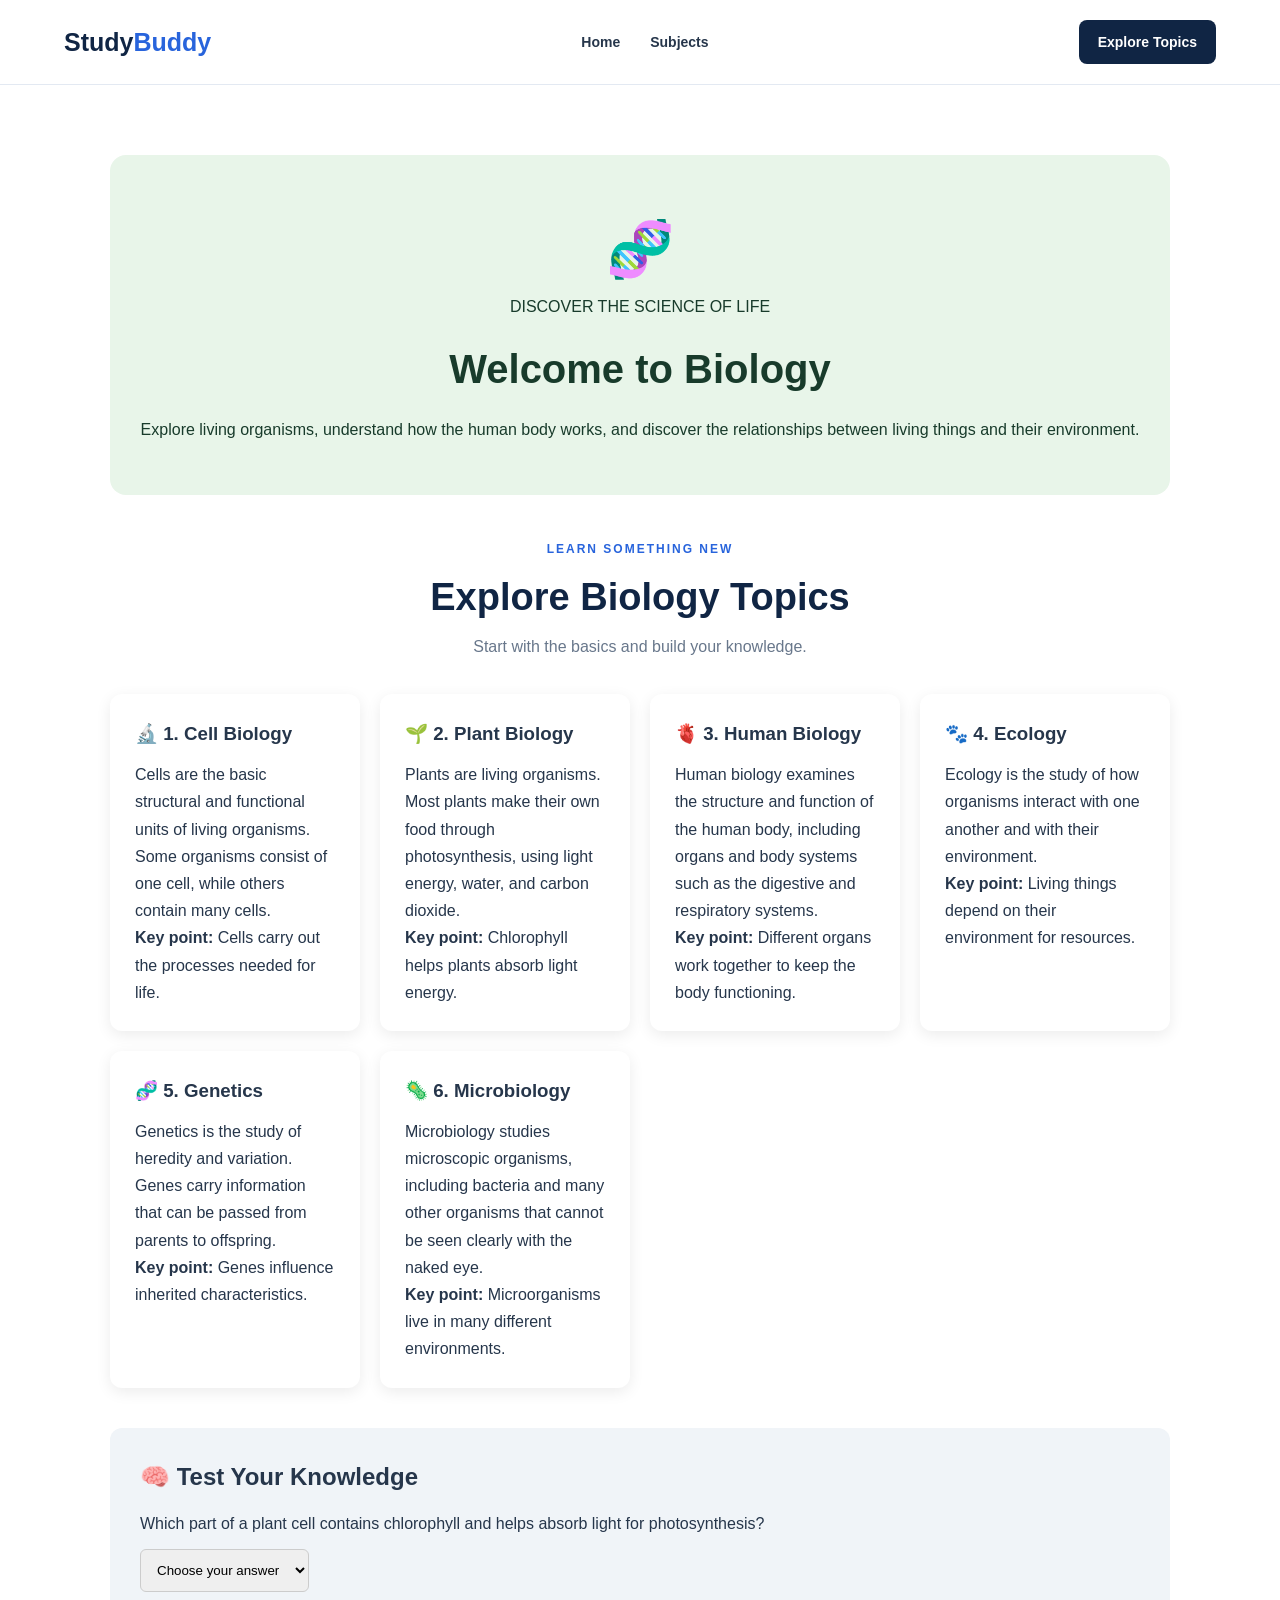
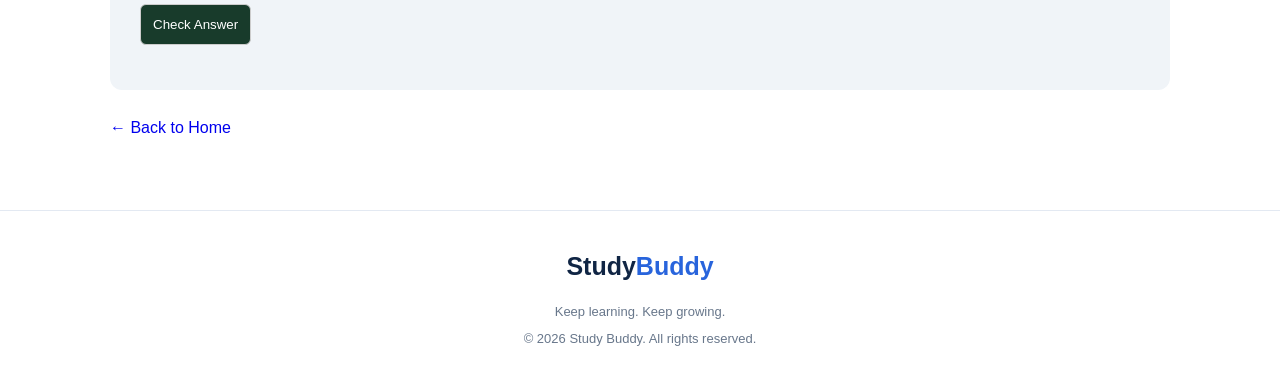
==== biology.html @ d85bc764 "study-buddy" ====
<!DOCTYPE html>
<html lang="en">
<head>
    <meta charset="UTF-8">
    <meta name="viewport" content="width=device-width, initial-scale=1.0">

    <title>Biology | Study Buddy</title>

    <link rel="stylesheet" href="style.css">

    <style>
        .biology-content {
            max-width: 1100px;
            margin: 50px auto;
            padding: 20px;
        }

        .biology-hero {
            text-align: center;
            padding: 50px 20px;
            border-radius: 16px;
            background: #e8f5e9;
            color: #183b2b;
        }

        .biology-hero h1 {
            font-size: 2.5rem;
            margin: 15px 0;
        }

        .biology-hero p {
            line-height: 1.8;
        }

        .biology-topics {
            display: grid;
            grid-template-columns: repeat(auto-fit, minmax(220px, 1fr));
            gap: 20px;
            margin-top: 30px;
        }

        .biology-topic {
            padding: 25px;
            border-radius: 12px;
            background: #ffffff;
            box-shadow: 0 4px 15px rgba(0, 0, 0, 0.08);
        }

        .biology-topic h3 {
            margin-bottom: 12px;
        }

        .biology-topic p {
            line-height: 1.7;
        }

        .biology-quiz {
            margin-top: 40px;
            padding: 30px;
            border-radius: 12px;
            background: #f0f4f8;
        }

        .biology-quiz h2 {
            margin-bottom: 15px;
        }

        .biology-quiz select,
        .biology-quiz button {
            padding: 12px;
            margin-top: 12px;
            border-radius: 6px;
            border: 1px solid #ccc;
        }

        .biology-quiz button {
            cursor: pointer;
            background: #183b2b;
            color: white;
        }

        #quizResult {
            margin-top: 15px;
            font-weight: bold;
        }

        .back-home {
            display: inline-block;
            margin-top: 25px;
            text-decoration: none;
        }
    </style>
</head>

<body>

    <!-- Navigation -->
    <header>
        <nav class="navbar">
            <a href="index.html" class="logo">
                Study<span>Buddy</span>
            </a>

            <ul class="nav-links">
                <li><a href="index.html">Home</a></li>
                <li><a href="index.html#subjects">Subjects</a></li>
            </ul>

            <a href="#biologyTopics" class="nav-button">Explore Topics</a>
        </nav>
    </header>

    <main class="biology-content">

        <!-- Biology Introduction -->
        <section class="biology-hero">
            <div style="font-size: 55px;">🧬</div>

            <p>DISCOVER THE SCIENCE OF LIFE</p>

            <h1>Welcome to Biology</h1>

            <p>
                Explore living organisms, understand how the human body
                works, and discover the relationships between living
                things and their environment.
            </p>
        </section>

        <!-- Biology Topics -->
        <section id="biologyTopics">
            <div class="section-heading" style="margin-top: 45px;">
                <p class="tagline">LEARN SOMETHING NEW</p>
                <h2>Explore Biology Topics</h2>
                <p>Start with the basics and build your knowledge.</p>
            </div>

            <div class="biology-topics">

                <article class="biology-topic">
                    <h3>🔬 1. Cell Biology</h3>
                    <p>
                        Cells are the basic structural and functional
                        units of living organisms. Some organisms consist
                        of one cell, while others contain many cells.
                    </p>
                    <p><strong>Key point:</strong> Cells carry out the
                    processes needed for life.</p>
                </article>

                <article class="biology-topic">
                    <h3>🌱 2. Plant Biology</h3>
                    <p>
                        Plants are living organisms. Most plants make
                        their own food through photosynthesis, using
                        light energy, water, and carbon dioxide.
                    </p>
                    <p><strong>Key point:</strong> Chlorophyll helps
                    plants absorb light energy.</p>
                </article>

                <article class="biology-topic">
                    <h3>🫀 3. Human Biology</h3>
                    <p>
                        Human biology examines the structure and function
                        of the human body, including organs and body
                        systems such as the digestive and respiratory
                        systems.
                    </p>
                    <p><strong>Key point:</strong> Different organs
                    work together to keep the body functioning.</p>
                </article>

                <article class="biology-topic">
                    <h3>🐾 4. Ecology</h3>
                    <p>
                        Ecology is the study of how organisms interact
                        with one another and with their environment.
                    </p>
                    <p><strong>Key point:</strong> Living things depend
                    on their environment for resources.</p>
                </article>

                <article class="biology-topic">
                    <h3>🧬 5. Genetics</h3>
                    <p>
                        Genetics is the study of heredity and variation.
                        Genes carry information that can be passed from
                        parents to offspring.
                    </p>
                    <p><strong>Key point:</strong> Genes influence
                    inherited characteristics.</p>
                </article>

                <article class="biology-topic">
                    <h3>🦠 6. Microbiology</h3>
                    <p>
                        Microbiology studies microscopic organisms,
                        including bacteria and many other organisms
                        that cannot be seen clearly with the naked eye.
                    </p>
                    <p><strong>Key point:</strong> Microorganisms live
                    in many different environments.</p>
                </article>

            </div>
        </section>

        <!-- Practice Quiz -->
        <section class="biology-quiz">
            <h2>🧠 Test Your Knowledge</h2>

            <p>
                Which part of a plant cell contains chlorophyll and
                helps absorb light for photosynthesis?
            </p>

            <select id="biologyAnswer">
                <option value="">Choose your answer</option>
                <option value="nucleus">Nucleus</option>
                <option value="chloroplast">Chloroplast</option>
                <option value="cell membrane">Cell membrane</option>
                <option value="vacuole">Vacuole</option>
            </select>

            <br>

            <button type="button" onclick="checkBiologyAnswer()">
                Check Answer
            </button>

            <p id="quizResult" aria-live="polite"></p>
        </section>

        <a href="index.html" class="back-home">
            ← Back to Home
        </a>

    </main>

    <!-- Footer -->
    <footer class="footer">
        <a href="index.html" class="logo">
            Study<span>Buddy</span>
        </a>

        <p>Keep learning. Keep growing.</p>

        <p class="copyright">
            &copy; 2026 Study Buddy. All rights reserved.
        </p>
    </footer>

    <script>
        function checkBiologyAnswer() {
            const answer = document.getElementById("biologyAnswer").value;
            const result = document.getElementById("quizResult");

            if (answer === "") {
                result.textContent = "Please choose an answer first.";
            } else if (answer === "chloroplast") {
                result.textContent = "Correct! Chloroplasts contain chlorophyll.";
            } else {
                result.textContent = "Not quite. Try again!";
            }
        }
    </script>

</body>
</html>
---- style.css ----
/* General settings */
* {
    margin: 0;
    padding: 0;
    box-sizing: border-box;
}

:root {
    --navy: #102544;
    --blue: #2864dc;
    --light-blue: #edf3ff;
    --white: #ffffff;
    --text: #26364b;
    --muted: #68778b;
    --background: #f7f9fc;
    --border: #e3e9f2;
}

html {
    scroll-behavior: smooth;
}

body {
    font-family: Arial, Helvetica, sans-serif;
    background: var(--white);
    color: var(--text);
    line-height: 1.6;
}

a {
    text-decoration: none;
}

/* Navigation */
header {
    background: var(--white);
    border-bottom: 1px solid var(--border);
}

.navbar {
    max-width: 1200px;
    margin: auto;
    padding: 20px 24px;
    display: flex;
    align-items: center;
    justify-content: space-between;
    gap: 24px;
}

.logo {
    color: var(--navy);
    font-size: 25px;
    font-weight: 800;
}

.logo span {
    color: var(--blue);
}

.nav-links {
    display: flex;
    gap: 30px;
    list-style: none;
}

.nav-links a {
    color: var(--text);
    font-size: 14px;
    font-weight: 600;
}

.nav-links a:hover {
    color: var(--blue);
}

.nav-button {
    background: var(--navy);
    color: var(--white);
    padding: 11px 19px;
    border-radius: 8px;
    font-size: 14px;
    font-weight: 700;
}

/* Homepage hero */
.hero {
    max-width: 1200px;
    margin: auto;
    padding: 90px 24px;
    display: grid;
    grid-template-columns: 1.2fr 0.8fr;
    align-items: center;
    gap: 70px;
}

.tagline {
    color: var(--blue);
    font-size: 12px;
    font-weight: 800;
    letter-spacing: 2px;
    margin-bottom: 15px;
}

.hero h1 {
    color: var(--navy);
    font-size: clamp(40px, 5vw, 64px);
    line-height: 1.12;
    margin-bottom: 24px;
}

.hero h1 span {
    color: var(--blue);
}

.hero-description {
    max-width: 550px;
    color: var(--muted);
    font-size: 16px;
    margin-bottom: 30px;
}

.hero-buttons {
    display: flex;
    flex-wrap: wrap;
    gap: 14px;
}

.primary-button,
.secondary-button {
    display: inline-block;
    padding: 13px 21px;
    border-radius: 8px;
    font-size: 14px;
    font-weight: 700;
    transition: 0.2s;
}

.primary-button {
    background: var(--blue);
    color: var(--white);
}

.primary-button:hover {
    background: var(--navy);
    transform: translateY(-2px);
}

.secondary-button {
    border: 1px solid var(--border);
    color: var(--navy);
    background: var(--white);
}

.secondary-button:hover {
    border-color: var(--blue);
}

.hero-stats {
    display: flex;
    flex-wrap: wrap;
    gap: 32px;
    margin-top: 45px;
}

.hero-stats h3 {
    color: var(--navy);
    font-size: 17px;
}

.hero-stats p {
    color: var(--muted);
    font-size: 12px;
}

/* Highlight card */
.hero-card {
    padding: 38px;
    border-radius: 22px;
    background: var(--light-blue);
    border: 1px solid #dce7ff;
}

.card-icon {
    width: 65px;
    height: 65px;
    display: grid;
    place-items: center;
    border-radius: 16px;
    background: var(--white);
    font-size: 32px;
    margin-bottom: 25px;
}

.card-label {
    color: var(--blue);
    font-size: 11px;
    font-weight: 800;
    letter-spacing: 1.5px;
    margin-bottom: 12px;
}

.hero-card h2 {
    color: var(--navy);
    font-size: 30px;
    line-height: 1.3;
    margin-bottom: 15px;
}

.hero-card > p:not(.card-label) {
    color: var(--muted);
    margin-bottom: 24px;
}

.hero-card a {
    color: var(--blue);
    font-weight: 700;
}

/* Section headings */
.subjects-section,
.features-section {
    padding: 85px 24px;
}

.subjects-section {
    background: var(--background);
}

.section-heading {
    max-width: 700px;
    margin: 0 auto 35px;
    text-align: center;
}

.section-heading h2 {
    color: var(--navy);
    font-size: clamp(28px, 4vw, 38px);
    line-height: 1.25;
    margin-bottom: 12px;
}

.section-heading > p:last-child {
    color: var(--muted);
}

/* Search */
.search-box {
    max-width: 500px;
    margin: 0 auto 35px;
}

.search-box input {
    width: 100%;
    padding: 16px 20px;
    border: 1px solid var(--border);
    border-radius: 10px;
    background: var(--white);
    font-size: 15px;
    outline: none;
}

.search-box input:focus {
    border-color: var(--blue);
    box-shadow: 0 0 0 3px #2864dc18;
}

/* Subject cards */
.subject-grid,
.features-grid {
    max-width: 1200px;
    margin: auto;
    display: grid;
    grid-template-columns: repeat(4, minmax(0, 1fr));
    gap: 22px;
}

.subject-card {
    padding: 25px;
    border: 1px solid var(--border);
    border-radius: 14px;
    background: var(--white);
    transition: 0.2s;
}

.subject-card:hover {
    transform: translateY(-5px);
    border-color: #b8cbf7;
    box-shadow: 0 12px 28px #1025440c;
}

.subject-icon {
    width: 53px;
    height: 53px;
    display: grid;
    place-items: center;
    background: var(--light-blue);
    border-radius: 12px;
    font-size: 27px;
    margin-bottom: 20px;
}

.subject-card h3 {
    color: var(--navy);
    font-size: 18px;
    margin-bottom: 10px;
}

.subject-card p {
    color: var(--muted);
    font-size: 14px;
    min-height: 68px;
    margin-bottom: 18px;
}

.subject-link {
    color: var(--blue);
    font-size: 13px;
    font-weight: 700;
}

.no-results {
    text-align: center;
    color: var(--muted);
    margin-top: 25px;
}

/* Features */
.features-grid {
    grid-template-columns: repeat(3, minmax(0, 1fr));
}

.feature-card {
    padding: 28px;
    border: 1px solid var(--border);
    border-radius: 14px;
}

.feature-icon {
    font-size: 30px;
    margin-bottom: 16px;
}

.feature-card h3 {
    color: var(--navy);
    margin-bottom: 10px;
}

.feature-card p {
    color: var(--muted);
    font-size: 14px;
}

/* Call to action */
.cta-section {
    padding: 70px 24px;
    text-align: center;
    background: var(--navy);
    color: var(--white);
}

.cta-section h2 {
    font-size: clamp(26px, 4vw, 36px);
    margin-bottom: 14px;
}

.cta-section p {
    color: #d2dced;
    margin-bottom: 25px;
}

.cta-section .primary-button {
    background: var(--white);
    color: var(--navy);
}

/* Footer */
footer {
    padding: 35px 24px;
    text-align: center;
    border-top: 1px solid var(--border);
}

footer .logo {
    display: inline-block;
    margin-bottom: 10px;
}

footer p {
    color: var(--muted);
    font-size: 13px;
    margin-top: 6px;
}

/* Responsive layout */
@media (max-width: 950px) {
    .hero {
        grid-template-columns: 1fr 1fr;
        gap: 30px;
    }

    .subject-grid {
        grid-template-columns: repeat(2, minmax(0, 1fr));
    }

    .features-grid {
        grid-template-columns: repeat(2, minmax(0, 1fr));
    }
}

@media (max-width: 650px) {
    .navbar {
        flex-wrap: wrap;
        padding: 17px 20px;
    }

    .nav-links {
        order: 3;
        width: 100%;
        justify-content: center;
        gap: 22px;
    }

    .nav-button {
        padding: 9px 12px;
    }

    .hero {
        grid-template-columns: 1fr;
        padding: 60px 22px;
    }

    .hero-card {
        padding: 28px;
    }

    .hero-stats {
        gap: 20px;
    }

    .subjects-section,
    .features-section {
        padding: 60px 20px;
    }

    .subject-grid,
    .features-grid {
        grid-template-columns: 1fr;
    }

    .subject-card p {
        min-height: auto;
    }
}
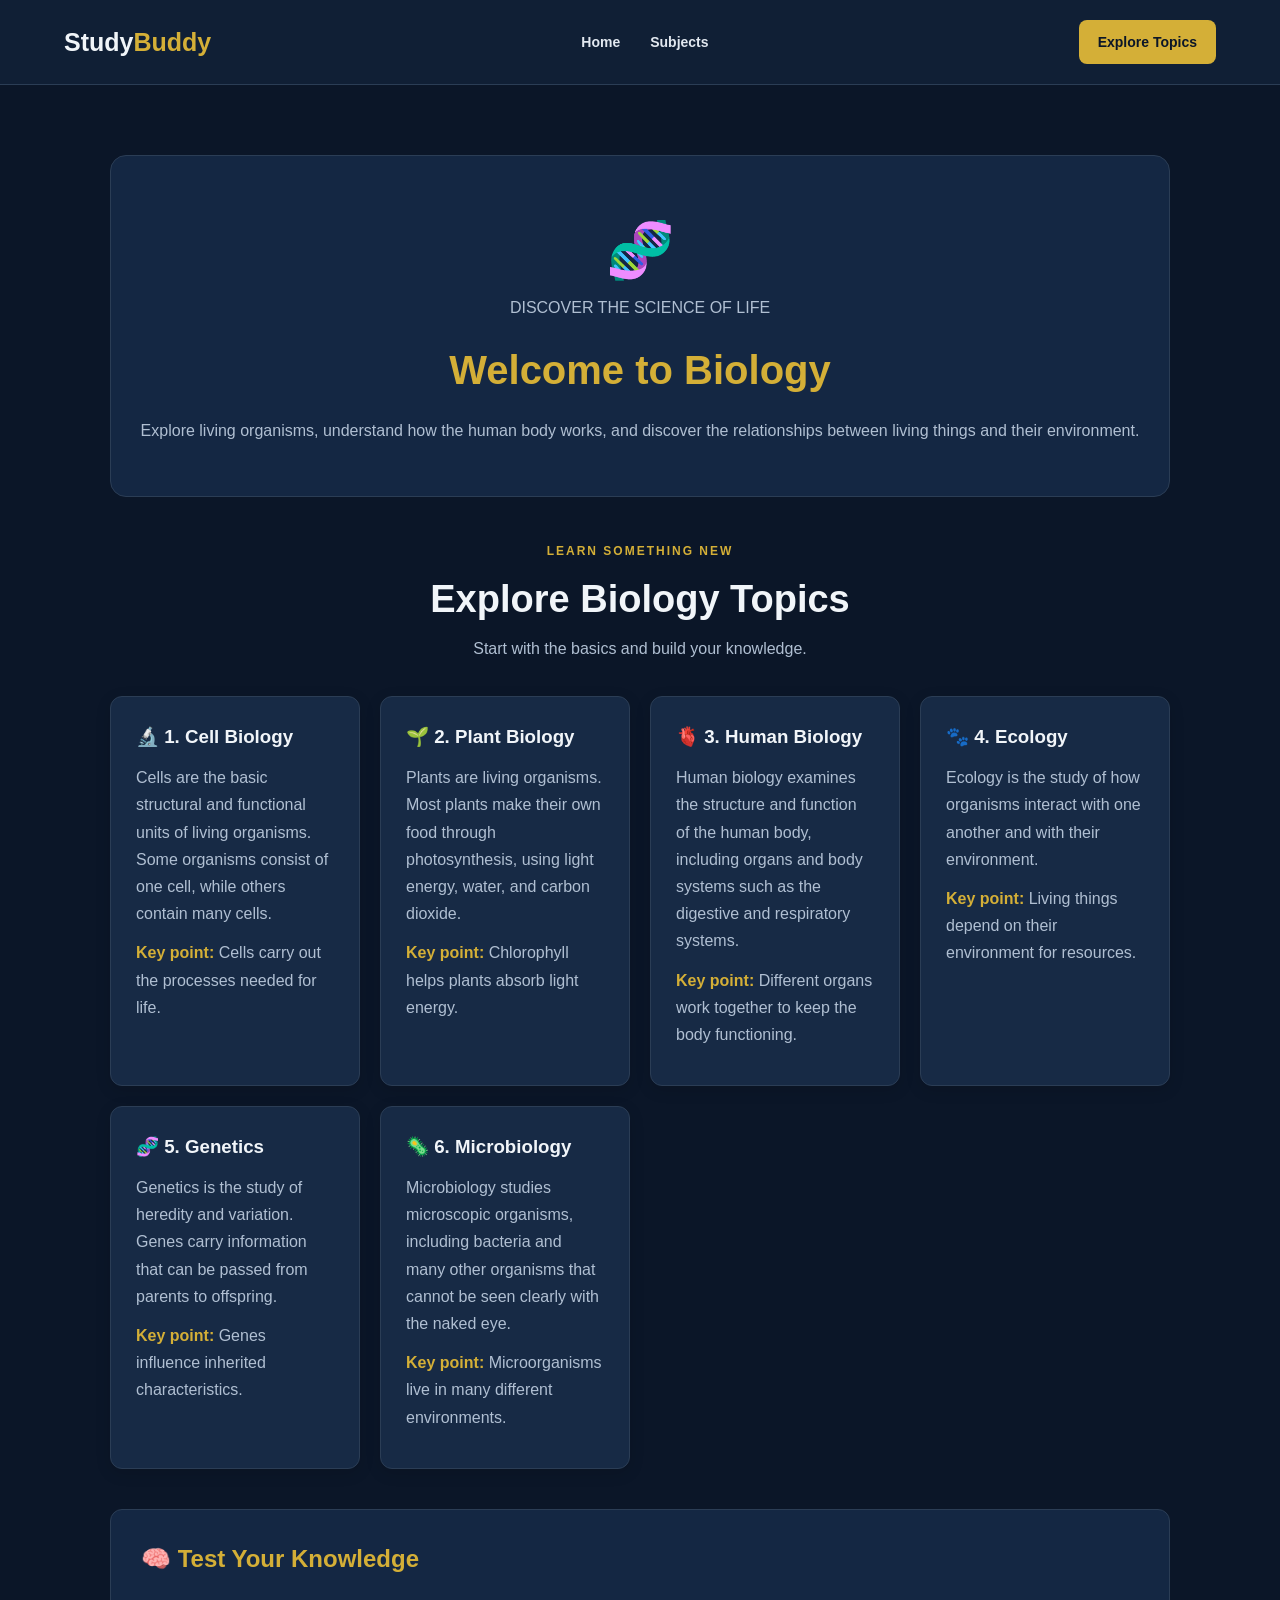
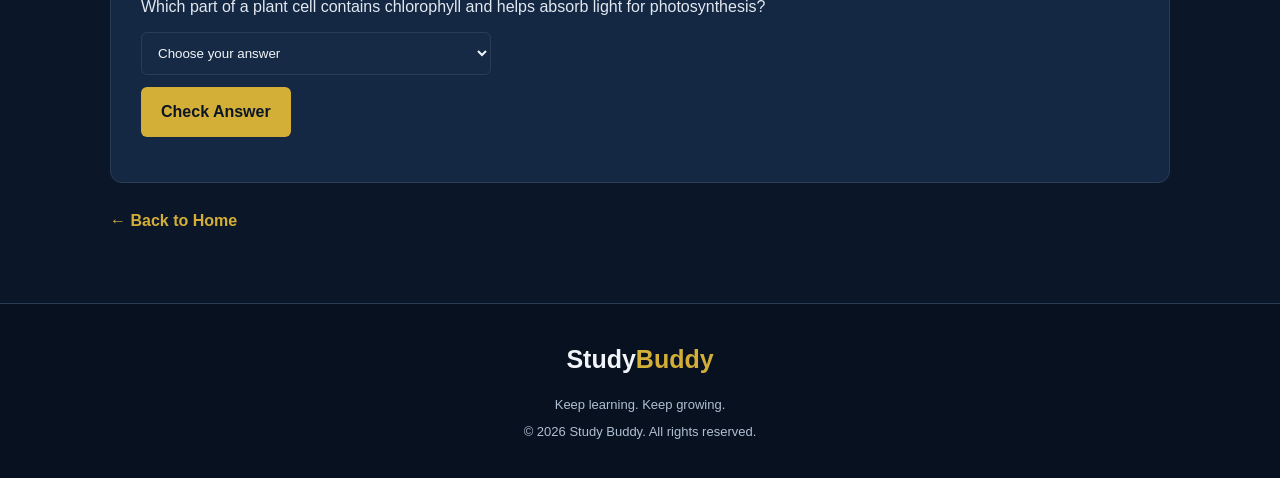
==== commit e4be3d92: "study-buddy" ====
--- a/biology.html
+++ b/biology.html
@@ -9,29 +9,35 @@
     <link rel="stylesheet" href="style.css">
 
     <style>
+        /* Biology page layout */
         .biology-content {
             max-width: 1100px;
             margin: 50px auto;
             padding: 20px;
         }
 
+        /* Biology introduction */
         .biology-hero {
             text-align: center;
             padding: 50px 20px;
             border-radius: 16px;
-            background: #e8f5e9;
-            color: #183b2b;
+            background: #142743;
+            color: #f1f5f9;
+            border: 1px solid #2b3d55;
         }
 
         .biology-hero h1 {
+            color: #d4af37;
             font-size: 2.5rem;
             margin: 15px 0;
         }
 
         .biology-hero p {
             line-height: 1.8;
-        }
-
+            color: #b0bfd2;
+        }
+
+        /* Biology topics grid */
         .biology-topics {
             display: grid;
             grid-template-columns: repeat(auto-fit, minmax(220px, 1fr));
@@ -39,55 +45,139 @@
             margin-top: 30px;
         }
 
+        /* Biology topic cards */
         .biology-topic {
             padding: 25px;
             border-radius: 12px;
-            background: #ffffff;
-            box-shadow: 0 4px 15px rgba(0, 0, 0, 0.08);
+            background: #172a45;
+            color: #e2e8f0;
+            border: 1px solid #2b3d55;
+            box-shadow: 0 4px 15px #00000020;
+            transition: 0.3s ease;
+        }
+
+        .biology-topic:hover {
+            transform: translateY(-5px);
+            border-color: #d4af37;
+            box-shadow: 0 10px 25px #00000035;
         }
 
         .biology-topic h3 {
+            color: #f1f5f9;
             margin-bottom: 12px;
         }
 
         .biology-topic p {
+            color: #b0bfd2;
             line-height: 1.7;
-        }
-
+            margin-bottom: 12px;
+        }
+
+        .biology-topic strong {
+            color: #d4af37;
+        }
+
+        /* Section heading */
+        .biology-content .section-heading h2 {
+            color: #f1f5f9;
+        }
+
+        .biology-content .section-heading > p:last-child {
+            color: #b0bfd2;
+        }
+
+        .biology-content .tagline {
+            color: #d4af37;
+        }
+
+        /* Biology quiz */
         .biology-quiz {
             margin-top: 40px;
             padding: 30px;
             border-radius: 12px;
-            background: #f0f4f8;
+            background: #142743;
+            color: #e2e8f0;
+            border: 1px solid #2b3d55;
         }
 
         .biology-quiz h2 {
+            color: #d4af37;
             margin-bottom: 15px;
         }
 
-        .biology-quiz select,
-        .biology-quiz button {
+        .biology-quiz p {
+            color: #e2e8f0;
+            line-height: 1.7;
+        }
+
+        /* Quiz dropdown */
+        .biology-quiz select {
+            width: 100%;
+            max-width: 350px;
             padding: 12px;
             margin-top: 12px;
             border-radius: 6px;
-            border: 1px solid #ccc;
-        }
-
+            border: 1px solid #2b3d55;
+            background: #172a45;
+            color: #f1f5f9;
+        }
+
+        /* Quiz button */
         .biology-quiz button {
+            padding: 12px 20px;
+            margin-top: 12px;
+            border-radius: 6px;
+            border: none;
             cursor: pointer;
-            background: #183b2b;
-            color: white;
-        }
-
+            background: #d4af37;
+            color: #0b1628;
+            font-weight: bold;
+            transition: 0.2s;
+        }
+
+        .biology-quiz button:hover {
+            background: #f0d879;
+            transform: translateY(-2px);
+        }
+
+        /* Quiz feedback */
         #quizResult {
             margin-top: 15px;
             font-weight: bold;
-        }
-
+            color: #d4af37;
+        }
+
+        /* Back to home link */
         .back-home {
             display: inline-block;
             margin-top: 25px;
+            color: #d4af37;
             text-decoration: none;
+            font-weight: bold;
+        }
+
+        .back-home:hover {
+            color: #f0d879;
+        }
+
+        /* Responsive layout */
+        @media (max-width: 650px) {
+            .biology-content {
+                margin: 25px auto;
+                padding: 15px;
+            }
+
+            .biology-hero {
+                padding: 35px 20px;
+            }
+
+            .biology-hero h1 {
+                font-size: 2rem;
+            }
+
+            .biology-quiz {
+                padding: 22px;
+            }
         }
     </style>
 </head>
@@ -129,6 +219,7 @@
 
         <!-- Biology Topics -->
         <section id="biologyTopics">
+
             <div class="section-heading" style="margin-top: 45px;">
                 <p class="tagline">LEARN SOMETHING NEW</p>
                 <h2>Explore Biology Topics</h2>
@@ -139,68 +230,95 @@
 
                 <article class="biology-topic">
                     <h3>🔬 1. Cell Biology</h3>
+
                     <p>
                         Cells are the basic structural and functional
                         units of living organisms. Some organisms consist
                         of one cell, while others contain many cells.
                     </p>
-                    <p><strong>Key point:</strong> Cells carry out the
-                    processes needed for life.</p>
+
+                    <p>
+                        <strong>Key point:</strong>
+                        Cells carry out the processes needed for life.
+                    </p>
                 </article>
 
                 <article class="biology-topic">
                     <h3>🌱 2. Plant Biology</h3>
+
                     <p>
                         Plants are living organisms. Most plants make
                         their own food through photosynthesis, using
                         light energy, water, and carbon dioxide.
                     </p>
-                    <p><strong>Key point:</strong> Chlorophyll helps
-                    plants absorb light energy.</p>
+
+                    <p>
+                        <strong>Key point:</strong>
+                        Chlorophyll helps plants absorb light energy.
+                    </p>
                 </article>
 
                 <article class="biology-topic">
                     <h3>🫀 3. Human Biology</h3>
+
                     <p>
                         Human biology examines the structure and function
                         of the human body, including organs and body
                         systems such as the digestive and respiratory
                         systems.
                     </p>
-                    <p><strong>Key point:</strong> Different organs
-                    work together to keep the body functioning.</p>
+
+                    <p>
+                        <strong>Key point:</strong>
+                        Different organs work together to keep the body
+                        functioning.
+                    </p>
                 </article>
 
                 <article class="biology-topic">
                     <h3>🐾 4. Ecology</h3>
+
                     <p>
                         Ecology is the study of how organisms interact
                         with one another and with their environment.
                     </p>
-                    <p><strong>Key point:</strong> Living things depend
-                    on their environment for resources.</p>
+
+                    <p>
+                        <strong>Key point:</strong>
+                        Living things depend on their environment for
+                        resources.
+                    </p>
                 </article>
 
                 <article class="biology-topic">
                     <h3>🧬 5. Genetics</h3>
+
                     <p>
                         Genetics is the study of heredity and variation.
                         Genes carry information that can be passed from
                         parents to offspring.
                     </p>
-                    <p><strong>Key point:</strong> Genes influence
-                    inherited characteristics.</p>
+
+                    <p>
+                        <strong>Key point:</strong>
+                        Genes influence inherited characteristics.
+                    </p>
                 </article>
 
                 <article class="biology-topic">
                     <h3>🦠 6. Microbiology</h3>
+
                     <p>
                         Microbiology studies microscopic organisms,
                         including bacteria and many other organisms
                         that cannot be seen clearly with the naked eye.
                     </p>
-                    <p><strong>Key point:</strong> Microorganisms live
-                    in many different environments.</p>
+
+                    <p>
+                        <strong>Key point:</strong>
+                        Microorganisms live in many different
+                        environments.
+                    </p>
                 </article>
 
             </div>
@@ -251,6 +369,7 @@
         </p>
     </footer>
 
+    <!-- Biology Quiz JavaScript -->
     <script>
         function checkBiologyAnswer() {
             const answer = document.getElementById("biologyAnswer").value;
@@ -258,10 +377,14 @@
 
             if (answer === "") {
                 result.textContent = "Please choose an answer first.";
+                result.style.color = "#f0d879";
             } else if (answer === "chloroplast") {
-                result.textContent = "Correct! Chloroplasts contain chlorophyll.";
+                result.textContent =
+                    "Correct! Chloroplasts contain chlorophyll.";
+                result.style.color = "#d4af37";
             } else {
                 result.textContent = "Not quite. Try again!";
+                result.style.color = "#ff9999";
             }
         }
     </script>
--- a/style.css
+++ b/style.css
@@ -6,23 +6,30 @@
 }
 
 :root {
-    --navy: #102544;
-    --blue: #2864dc;
-    --light-blue: #edf3ff;
-    --white: #ffffff;
-    --text: #26364b;
-    --muted: #68778b;
-    --background: #f7f9fc;
-    --border: #e3e9f2;
-}
-
+    --navy: #0b1628;
+    --blue: #3b82f6;
+    --light-blue: #1b2c45;
+    --white: #f1f5f9;
+    --text: #e2e8f0;
+    --muted: #b0bfd2;
+    --background: #0b1628;
+    --border: #2b3d55;
+
+    /* Gold colours */
+    --gold: #d4af37;
+    --gold-light: #f0d879;
+    --gold-dark: #b8941f;
+}
+
+/* Smooth scrolling */
 html {
     scroll-behavior: smooth;
 }
 
+/* Page defaults */
 body {
     font-family: Arial, Helvetica, sans-serif;
-    background: var(--white);
+    background: var(--background);
     color: var(--text);
     line-height: 1.6;
 }
@@ -31,9 +38,14 @@
     text-decoration: none;
 }
 
+button,
+input {
+    font: inherit;
+}
+
 /* Navigation */
 header {
-    background: var(--white);
+    background: #101f35;
     border-bottom: 1px solid var(--border);
 }
 
@@ -48,13 +60,13 @@
 }
 
 .logo {
-    color: var(--navy);
+    color: var(--white);
     font-size: 25px;
     font-weight: 800;
 }
 
 .logo span {
-    color: var(--blue);
+    color: var(--gold);
 }
 
 .nav-links {
@@ -67,19 +79,27 @@
     color: var(--text);
     font-size: 14px;
     font-weight: 600;
+    transition: color 0.2s ease;
 }
 
 .nav-links a:hover {
-    color: var(--blue);
+    color: var(--gold);
 }
 
 .nav-button {
-    background: var(--navy);
-    color: var(--white);
+    background: var(--gold);
+    color: var(--navy);
     padding: 11px 19px;
     border-radius: 8px;
     font-size: 14px;
     font-weight: 700;
+    transition: background-color 0.2s ease,
+                transform 0.2s ease;
+}
+
+.nav-button:hover {
+    background: var(--gold-light);
+    transform: translateY(-2px);
 }
 
 /* Homepage hero */
@@ -94,7 +114,7 @@
 }
 
 .tagline {
-    color: var(--blue);
+    color: var(--gold);
     font-size: 12px;
     font-weight: 800;
     letter-spacing: 2px;
@@ -102,14 +122,14 @@
 }
 
 .hero h1 {
-    color: var(--navy);
+    color: var(--white);
     font-size: clamp(40px, 5vw, 64px);
     line-height: 1.12;
     margin-bottom: 24px;
 }
 
 .hero h1 span {
-    color: var(--blue);
+    color: var(--gold);
 }
 
 .hero-description {
@@ -132,29 +152,34 @@
     border-radius: 8px;
     font-size: 14px;
     font-weight: 700;
-    transition: 0.2s;
+    transition: background-color 0.2s ease,
+                color 0.2s ease,
+                border-color 0.2s ease,
+                transform 0.2s ease;
 }
 
 .primary-button {
-    background: var(--blue);
-    color: var(--white);
+    background: var(--gold);
+    color: var(--navy);
 }
 
 .primary-button:hover {
-    background: var(--navy);
+    background: var(--gold-light);
     transform: translateY(-2px);
 }
 
 .secondary-button {
     border: 1px solid var(--border);
-    color: var(--navy);
-    background: var(--white);
+    color: var(--text);
+    background: #172a45;
 }
 
 .secondary-button:hover {
-    border-color: var(--blue);
-}
-
+    border-color: var(--gold);
+    color: var(--gold);
+}
+
+/* Hero statistics */
 .hero-stats {
     display: flex;
     flex-wrap: wrap;
@@ -163,7 +188,7 @@
 }
 
 .hero-stats h3 {
-    color: var(--navy);
+    color: var(--gold);
     font-size: 17px;
 }
 
@@ -176,8 +201,13 @@
 .hero-card {
     padding: 38px;
     border-radius: 22px;
-    background: var(--light-blue);
-    border: 1px solid #dce7ff;
+    background: #172a45;
+    border: 1px solid var(--border);
+    transition: border-color 0.2s ease;
+}
+
+.hero-card:hover {
+    border-color: var(--gold);
 }
 
 .card-icon {
@@ -186,13 +216,14 @@
     display: grid;
     place-items: center;
     border-radius: 16px;
-    background: var(--white);
+    background: #223954;
+    border: 1px solid #d4af3740;
     font-size: 32px;
     margin-bottom: 25px;
 }
 
 .card-label {
-    color: var(--blue);
+    color: var(--gold);
     font-size: 11px;
     font-weight: 800;
     letter-spacing: 1.5px;
@@ -200,7 +231,7 @@
 }
 
 .hero-card h2 {
-    color: var(--navy);
+    color: var(--white);
     font-size: 30px;
     line-height: 1.3;
     margin-bottom: 15px;
@@ -212,8 +243,12 @@
 }
 
 .hero-card a {
-    color: var(--blue);
+    color: var(--gold-light);
     font-weight: 700;
+}
+
+.hero-card a:hover {
+    color: var(--gold);
 }
 
 /* Section headings */
@@ -223,6 +258,10 @@
 }
 
 .subjects-section {
+    background: #0e1b2e;
+}
+
+.features-section {
     background: var(--background);
 }
 
@@ -233,7 +272,7 @@
 }
 
 .section-heading h2 {
-    color: var(--navy);
+    color: var(--white);
     font-size: clamp(28px, 4vw, 38px);
     line-height: 1.25;
     margin-bottom: 12px;
@@ -254,14 +293,21 @@
     padding: 16px 20px;
     border: 1px solid var(--border);
     border-radius: 10px;
-    background: var(--white);
+    background: #172a45;
+    color: var(--white);
     font-size: 15px;
     outline: none;
+    transition: border-color 0.2s ease,
+                box-shadow 0.2s ease;
+}
+
+.search-box input::placeholder {
+    color: #9aabc1;
 }
 
 .search-box input:focus {
-    border-color: var(--blue);
-    box-shadow: 0 0 0 3px #2864dc18;
+    border-color: var(--gold);
+    box-shadow: 0 0 0 3px #d4af3725;
 }
 
 /* Subject cards */
@@ -278,14 +324,22 @@
     padding: 25px;
     border: 1px solid var(--border);
     border-radius: 14px;
-    background: var(--white);
-    transition: 0.2s;
+    background: #172a45;
+
+    /* Align card content consistently */
+    display: flex;
+    flex-direction: column;
+    height: 100%;
+
+    transition: transform 0.2s ease,
+                border-color 0.2s ease,
+                box-shadow 0.2s ease;
 }
 
 .subject-card:hover {
     transform: translateY(-5px);
-    border-color: #b8cbf7;
-    box-shadow: 0 12px 28px #1025440c;
+    border-color: var(--gold);
+    box-shadow: 0 12px 28px #00000035;
 }
 
 .subject-icon {
@@ -293,14 +347,15 @@
     height: 53px;
     display: grid;
     place-items: center;
-    background: var(--light-blue);
+    background: #223954;
+    border: 1px solid #d4af3740;
     border-radius: 12px;
     font-size: 27px;
     margin-bottom: 20px;
 }
 
 .subject-card h3 {
-    color: var(--navy);
+    color: var(--white);
     font-size: 18px;
     margin-bottom: 10px;
 }
@@ -308,16 +363,25 @@
 .subject-card p {
     color: var(--muted);
     font-size: 14px;
-    min-height: 68px;
     margin-bottom: 18px;
+
+    /* Allow the description to fill available space */
+    flex-grow: 1;
 }
 
 .subject-link {
-    color: var(--blue);
+    color: var(--gold-light);
     font-size: 13px;
     font-weight: 700;
-}
-
+    align-self: flex-start;
+    margin-top: auto;
+}
+
+.subject-link:hover {
+    color: var(--gold);
+}
+
+/* Search results message */
 .no-results {
     text-align: center;
     color: var(--muted);
@@ -333,6 +397,14 @@
     padding: 28px;
     border: 1px solid var(--border);
     border-radius: 14px;
+    background: #172a45;
+    transition: border-color 0.2s ease,
+                transform 0.2s ease;
+}
+
+.feature-card:hover {
+    border-color: var(--gold);
+    transform: translateY(-4px);
 }
 
 .feature-icon {
@@ -341,7 +413,7 @@
 }
 
 .feature-card h3 {
-    color: var(--navy);
+    color: var(--white);
     margin-bottom: 10px;
 }
 
@@ -354,29 +426,36 @@
 .cta-section {
     padding: 70px 24px;
     text-align: center;
-    background: var(--navy);
-    color: var(--white);
+    background: #142743;
+    color: var(--white);
+    border-top: 1px solid var(--border);
 }
 
 .cta-section h2 {
+    color: var(--white);
     font-size: clamp(26px, 4vw, 36px);
     margin-bottom: 14px;
 }
 
 .cta-section p {
-    color: #d2dced;
+    color: var(--muted);
     margin-bottom: 25px;
 }
 
 .cta-section .primary-button {
-    background: var(--white);
+    background: var(--gold);
     color: var(--navy);
+}
+
+.cta-section .primary-button:hover {
+    background: var(--gold-light);
 }
 
 /* Footer */
 footer {
     padding: 35px 24px;
     text-align: center;
+    background: #07111f;
     border-top: 1px solid var(--border);
 }
 
@@ -391,7 +470,7 @@
     margin-top: 6px;
 }
 
-/* Responsive layout */
+/* Responsive layout for tablets */
 @media (max-width: 950px) {
     .hero {
         grid-template-columns: 1fr 1fr;
@@ -407,6 +486,7 @@
     }
 }
 
+/* Responsive layout for mobile phones */
 @media (max-width: 650px) {
     .navbar {
         flex-wrap: wrap;
@@ -446,8 +526,12 @@
     .features-grid {
         grid-template-columns: 1fr;
     }
-
-    .subject-card p {
-        min-height: auto;
-    }
-}
+}
+
+/* Keyboard accessibility */
+a:focus-visible,
+button:focus-visible,
+input:focus-visible {
+    outline: 2px solid var(--gold-light);
+    outline-offset: 4px;
+}
